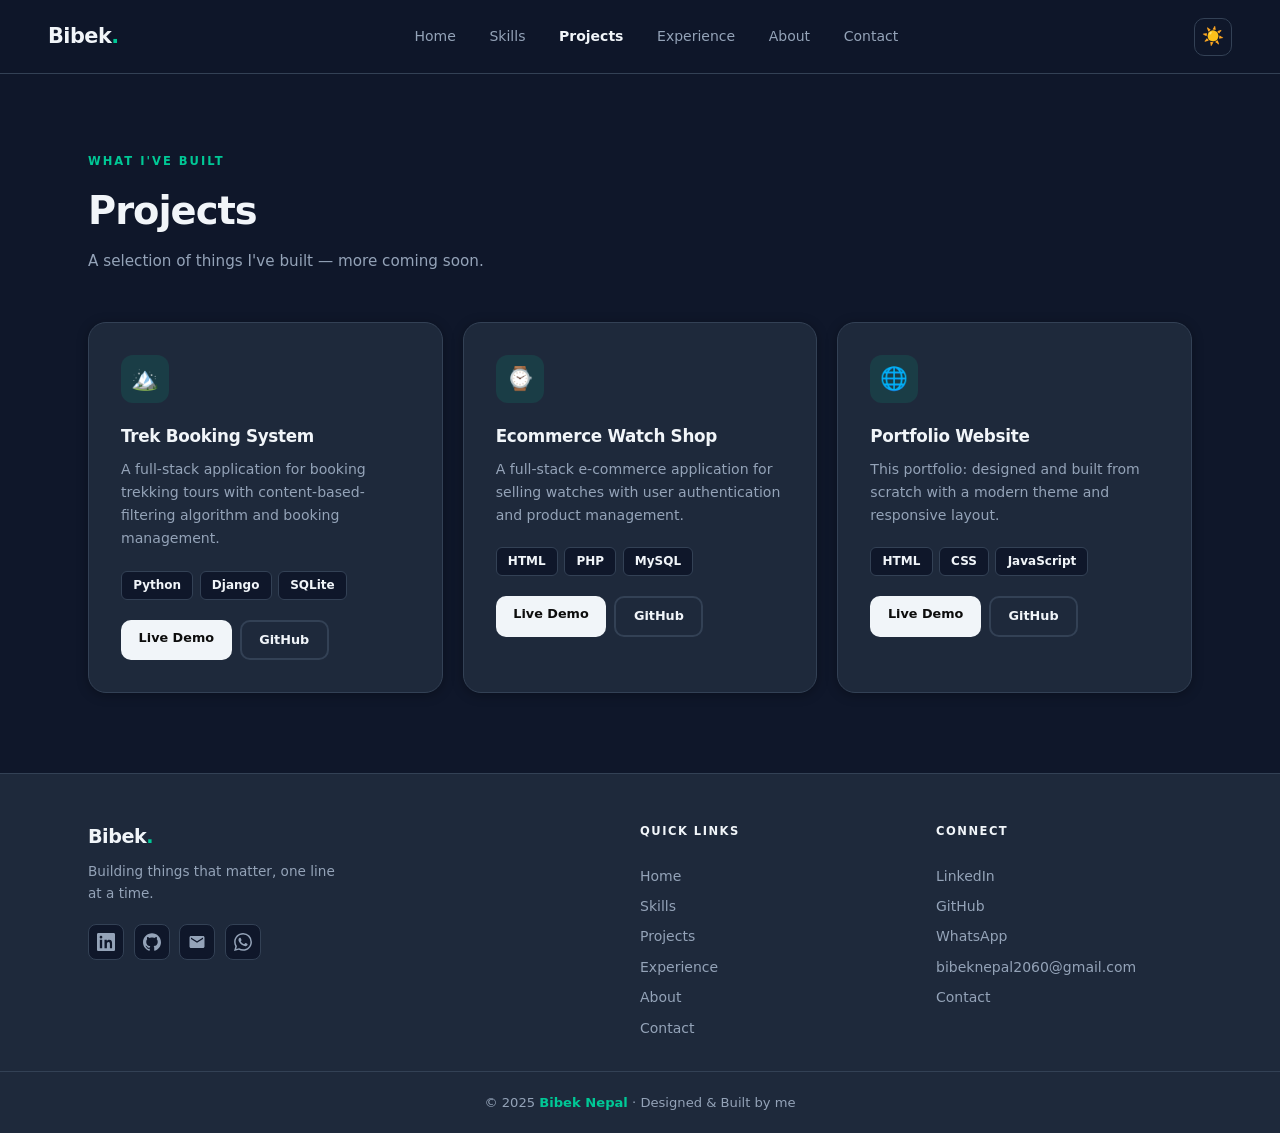
==== projects.html @ d29e0a53 "for deploy" ====
<!DOCTYPE html>
<html lang="en">
<head>
  <meta charset="UTF-8">
  <meta name="description" content="Projects by Bibek Nepal — Trek Booking System, Ecommerce Watch Shop and more.">
  <meta name="author" content="Bibek Nepal">
  <meta property="og:title" content="Bibek Nepal — Portfolio">
  <meta property="og:description" content="Projects by Bibek Nepal — Trek Booking System, Ecommerce Watch Shop and more.">
  <meta property="og:type" content="website">
  <meta name="viewport" content="width=device-width, initial-scale=1.0">
  <title>Projects — Bibek Nepal</title>
  <link rel="stylesheet" href="assets/css/style.css">
  <script>
    const t = localStorage.getItem('theme') || 'dark';
    document.documentElement.setAttribute('data-theme', t);
  </script>
</head>
<body>

  <div class="page">
    <div class="section">
      <p class="section-label">What I've Built</p>
      <h2 class="section-title">Projects</h2>
      <p class="section-sub">A selection of things I've built — more coming soon.</p>

      <div class="cards-grid">

        <div class="card">
          <div class="card-icon">🏔️</div>
          <h3>Trek Booking System</h3>
          <p>A full-stack application for booking trekking tours with content-based-filtering algorithm and booking management.</p>
          <div class="tags">
            <span class="tag">Python</span>
            <span class="tag">Django</span>
            <span class="tag">SQLite</span>
          </div>
          <div style="display:flex; gap:0.5rem; margin-top:1.25rem;">
            <a href="unavailable.html" class="btn btn-primary">Live Demo</a>
            <a href="https://github.com/bibeknepal55/TrekAnnex-Smart-Trek-Booking-System" class="btn btn-ghost" target="_blank">GitHub</a>
          </div>
        </div>

        <div class="card">
          <div class="card-icon">⌚</div>
          <h3>Ecommerce Watch Shop</h3>
          <p>A full-stack e-commerce application for selling watches with user authentication and product management.</p>
          <div class="tags">
            <span class="tag">HTML</span>
            <span class="tag">PHP</span>
            <span class="tag">MySQL</span>
          </div>
          <div style="display:flex; gap:0.5rem; margin-top:1.25rem;">
            <a href="unavailable.html" class="btn btn-primary">Live Demo</a>
            <a href="https://github.com/bibeknepal55/ecommercewatch" class="btn btn-ghost" target="_blank">GitHub</a>
          </div>
        </div>

        <div class="card">
          <div class="card-icon">🌐</div>
          <h3>Portfolio Website</h3>
          <p>This portfolio: designed and built from scratch with a modern theme and responsive layout.</p>
          <div class="tags">
            <span class="tag">HTML</span>
            <span class="tag">CSS</span>
            <span class="tag">JavaScript</span>
          </div>
          <div style="display:flex; gap:0.5rem; margin-top:1.25rem;">
            <a href="unavailable.html" class="btn btn-primary">Live Demo</a>
            <a href="https://github.com/bibeknepal55/Portfolio" class="btn btn-ghost" target="_blank">GitHub</a>
          </div>
        </div>

      </div>
    </div>
  </div>

  <script src="assets/js/components.js"></script>
</body>
</html>
---- assets/css/style.css ----
/* ===== RESET & BASE ===== */
*, *::before, *::after { margin: 0; padding: 0; box-sizing: border-box; }

:root {
  --bg: #f8f9fa;
  --white: #ffffff;
  --dark: #0d0d0d;
  --dark2: #1a1a1a;
  --accent: #00c896;
  --accent-dark: #00a87e;
  --muted: #6b7280;
  --border: #e5e7eb;
  --card-shadow: 0 2px 12px rgba(0,0,0,0.07);
  --card-shadow-hover: 0 12px 40px rgba(0,0,0,0.13);
}

/* ===== DARK THEME ===== */
[data-theme="dark"] {
  --bg: #0f172a;
  --white: #1e293b;
  --dark: #f1f5f9;
  --dark2: #e2e8f0;
  --muted: #94a3b8;
  --border: #334155;
  --card-shadow: 0 2px 12px rgba(0,0,0,0.3);
  --card-shadow-hover: 0 12px 40px rgba(0,0,0,0.5);
}

html { scroll-behavior: smooth; }

body {
  background: var(--bg);
  color: var(--dark);
  font-family: 'Segoe UI', system-ui, -apple-system, sans-serif;
  line-height: 1.6;
  transition: background 0.3s, color 0.3s;
}

a { text-decoration: none; color: inherit; }

/* ===== NAVBAR ===== */
.navbar {
  position: fixed;
  top: 0; left: 0; right: 0;
  z-index: 100;
  display: flex;
  align-items: center;
  justify-content: space-between;
  padding: 1.1rem 3rem;
  background: rgba(255,255,255,0.92);
  backdrop-filter: blur(12px);
  border-bottom: 1px solid var(--border);
  transition: background 0.3s, border-color 0.3s;
}

[data-theme="dark"] .navbar {
  background: rgba(15,23,42,0.92);
}

.logo {
  font-size: 1.3rem;
  font-weight: 900;
  color: var(--dark);
  letter-spacing: -0.5px;
  text-decoration: none;
  cursor: pointer;
  position: relative;
  z-index: 101;
}

.logo span { color: var(--accent); }

.nav-links {
  display: flex;
  gap: 0.1rem;
}

.nav-links a {
  padding: 0.45rem 1rem;
  border-radius: 8px;
  color: var(--muted);
  font-size: 0.875rem;
  font-weight: 500;
  transition: all 0.18s;
  white-space: nowrap;
}

.nav-links a:hover { color: var(--dark); background: var(--bg); }
.nav-links a.active { color: var(--dark); font-weight: 700; }

/* ===== THEME TOGGLE ===== */
.theme-toggle {
  width: 38px; height: 38px;
  border-radius: 10px;
  border: 1.5px solid var(--border);
  background: var(--bg);
  color: var(--dark);
  font-size: 1.1rem;
  cursor: pointer;
  display: flex;
  align-items: center;
  justify-content: center;
  transition: all 0.18s;
  flex-shrink: 0;
  line-height: 1;
  user-select: none;
}

.theme-toggle span {
  pointer-events: none;
  line-height: 1;
  display: flex;
}

.theme-toggle:hover {
  border-color: var(--accent);
  background: var(--white);
}

/* ===== PAGE ===== */
.page { padding-top: 72px; }

/* ===== HERO ===== */
.hero {
  background: var(--white);
  transition: background 0.3s;
  padding: 6rem 3rem 5rem;
  display: flex;
  align-items: center;
  justify-content: space-between;
  gap: 3rem;
  max-width: 1200px;
  margin: 0 auto;
}

.hero-left { flex: 1; }

.hero-tag {
  display: inline-flex;
  align-items: center;
  gap: 0.5rem;
  background: rgba(0,200,150,0.12);
  color: var(--accent-dark);
  font-size: 0.78rem;
  font-weight: 700;
  padding: 0.35rem 0.9rem;
  border-radius: 999px;
  margin-bottom: 1.5rem;
  letter-spacing: 0.3px;
}

.hero h1 {
  font-size: clamp(2.8rem, 5vw, 4.2rem);
  font-weight: 900;
  line-height: 1.08;
  letter-spacing: -2px;
  margin-bottom: 1.25rem;
  color: var(--dark);
}

.hero h1 em {
  font-style: normal;
  color: var(--accent);
}

.hero p {
  color: var(--muted);
  font-size: 1.05rem;
  max-width: 440px;
  margin-bottom: 2.25rem;
  line-height: 1.7;
}

.hero-btns { display: flex; gap: 0.75rem; flex-wrap: wrap; }

.hero-right {
  flex-shrink: 0;
  width: 260px;
  border-radius: 32px;
  display: flex;
  flex-direction: column;
  align-items: center;
  position: relative;
  overflow: visible;
}

.hero-right img {
  width: 260px;
  height: 260px;
  object-fit: cover;
  border-radius: 32px;
  display: block;
}

.hero-photo-name {
  text-align: center;
  margin-top: 0.75rem;
  font-size: 1rem;
  font-weight: 700;
  color: var(--dark);
  letter-spacing: -0.3px;
}

.hero-right::after {
  content: '';
  position: absolute;
  width: 120px; height: 120px;
  border-radius: 50%;
  background: rgba(0,200,150,0.2);
  bottom: -30px; right: -30px;
}

/* ===== BUTTONS ===== */
.btn {
  display: inline-block;
  padding: 0.7rem 1.5rem;
  border-radius: 10px;
  font-size: 0.875rem;
  font-weight: 700;
  cursor: pointer;
  transition: all 0.18s;
  border: none;
}

.btn-primary {
  background: #0d0d0d;
  color: #fff;
}

[data-theme="dark"] .btn-primary {
  background: #f1f5f9;
  color: #0d0d0d;
}

.btn-primary:hover { opacity: 0.88; transform: translateY(-1px); box-shadow: 0 6px 20px rgba(0,0,0,0.18); }

.btn-accent {
  background: var(--accent);
  color: #fff;
}

.btn-accent:hover { background: var(--accent-dark); transform: translateY(-1px); box-shadow: 0 6px 20px rgba(0,200,150,0.35); }

.btn-ghost {
  background: transparent;
  color: var(--dark);
  border: 2px solid var(--border);
}

.btn-ghost:hover { border-color: var(--accent); color: var(--accent); }

/* ===== SECTION ===== */
.section {
  padding: 5rem 3rem;
  max-width: 1200px;
  margin: 0 auto;
}

.section-label {
  font-size: 0.72rem;
  font-weight: 800;
  text-transform: uppercase;
  letter-spacing: 2px;
  color: var(--accent);
  margin-bottom: 0.6rem;
}

.section-title {
  font-size: clamp(1.8rem, 3vw, 2.4rem);
  font-weight: 900;
  letter-spacing: -1px;
  margin-bottom: 0.5rem;
  color: var(--dark);
}

.section-sub {
  color: var(--muted);
  font-size: 0.95rem;
  margin-bottom: 3rem;
}

/* ===== CARDS GRID ===== */
.cards-grid {
  display: grid;
  grid-template-columns: repeat(auto-fill, minmax(300px, 1fr));
  gap: 1.25rem;
}

.card {
  background: var(--white);
  border: 1px solid var(--border);
  border-radius: 18px;
  padding: 2rem;
  box-shadow: var(--card-shadow);
  transition: all 0.22s, background 0.3s, border-color 0.3s;
}

.card:hover {
  transform: translateY(-5px);
  box-shadow: var(--card-shadow-hover);
  border-color: transparent;
}

.card-icon {
  width: 48px; height: 48px;
  border-radius: 12px;
  background: rgba(0,200,150,0.12);
  display: flex;
  align-items: center;
  justify-content: center;
  font-size: 1.4rem;
  margin-bottom: 1.25rem;
}

.card h3 {
  font-size: 1.05rem;
  font-weight: 800;
  margin-bottom: 0.5rem;
  letter-spacing: -0.3px;
}

.card p {
  color: var(--muted);
  font-size: 0.88rem;
  line-height: 1.65;
  margin-bottom: 1.25rem;
}

.card .btn { font-size: 0.8rem; padding: 0.5rem 1.1rem; }

/* ===== TAGS ===== */
.tags { display: flex; flex-wrap: wrap; gap: 0.4rem; margin-top: 0.75rem; }

.tag {
  padding: 0.25rem 0.7rem;
  border-radius: 6px;
  background: var(--bg);
  border: 1px solid var(--border);
  color: var(--dark);
  font-size: 0.75rem;
  font-weight: 600;
  transition: background 0.3s, border-color 0.3s, color 0.3s;
}

/* ===== TIMELINE ===== */
.timeline { position: relative; padding-left: 1.75rem; }

.timeline::before {
  content: '';
  position: absolute;
  left: 0; top: 6px; bottom: 0;
  width: 2px;
  background: var(--border);
}

.timeline-item { position: relative; margin-bottom: 2.25rem; }

.timeline-item::before {
  content: '';
  position: absolute;
  left: -2.2rem; top: 5px;
  width: 12px; height: 12px;
  border-radius: 50%;
  background: var(--accent);
  border: 3px solid var(--bg);
  box-shadow: 0 0 0 2px var(--accent);
}

.timeline-date {
  font-size: 0.72rem;
  font-weight: 700;
  color: var(--accent-dark);
  text-transform: uppercase;
  letter-spacing: 0.5px;
  margin-bottom: 0.3rem;
}

.timeline-item h3 { font-size: 1rem; font-weight: 800; margin-bottom: 0.15rem; }
.timeline-item h4 { font-size: 0.85rem; color: var(--muted); margin-bottom: 0.5rem; font-weight: 500; }
.timeline-item p { color: var(--muted); font-size: 0.875rem; }

.contact-info .card p {
  overflow-wrap: break-word;
}

.contact-info .card p a {
  color: var(--accent-dark);
  font-weight: 500;
  transition: color 0.18s;
}

.contact-info .card p a:hover { color: var(--accent); }

/* ===== CONTACT GRID ===== */
.contact-grid {
  display: grid;
  grid-template-columns: 1fr 1.7fr;
  gap: 2rem;
  align-items: start;
}

.contact-info { display: flex; flex-direction: column; gap: 1rem; }

.form-card {
  background: var(--white);
  border: 1px solid var(--border);
  border-radius: 18px;
  padding: 2.25rem;
  box-shadow: var(--card-shadow);
  transition: background 0.3s, border-color 0.3s;
}

.form-group { margin-bottom: 1.25rem; }

.form-group label {
  display: block;
  font-size: 0.78rem;
  font-weight: 700;
  color: var(--dark);
  margin-bottom: 0.4rem;
  text-transform: uppercase;
  letter-spacing: 0.5px;
}

.form-group input,
.form-group textarea {
  width: 100%;
  padding: 0.75rem 1rem;
  background: var(--bg);
  border: 1.5px solid var(--border);
  border-radius: 10px;
  color: var(--dark);
  font-size: 0.9rem;
  font-family: inherit;
  outline: none;
  transition: border-color 0.18s, box-shadow 0.18s;
}

.form-group input:focus,
.form-group textarea:focus {
  border-color: var(--accent);
  box-shadow: 0 0 0 3px rgba(0,200,150,0.12);
  background: var(--white);
}

.form-group textarea { resize: vertical; min-height: 130px; }

/* ===== ABOUT ===== */
.about-grid {
  display: grid;
  grid-template-columns: 280px 1fr;
  gap: 2rem;
  align-items: start;
}

.avatar-card {
  background: var(--white);
  border: 1px solid var(--border);
  border-radius: 18px;
  padding: 2rem;
  text-align: center;
  box-shadow: var(--card-shadow);
  position: sticky;
  top: 90px;
  transition: background 0.3s, border-color 0.3s;
}

.avatar {
  width: 88px; height: 88px;
  border-radius: 50%;
  background: linear-gradient(135deg, #00c896, #00a87e);
  display: flex;
  align-items: center;
  justify-content: center;
  font-size: 1.8rem;
  font-weight: 900;
  color: #fff;
  margin: 0 auto 1rem;
  overflow: hidden;
}

.avatar img {
  width: 100%;
  height: 100%;
  object-fit: cover;
  border-radius: 50%;
}

.avatar-card h2 { font-size: 1.2rem; font-weight: 800; margin-bottom: 0.2rem; }
.avatar-card > p { color: var(--muted); font-size: 0.85rem; }

.stat-row { display: flex; gap: 0.75rem; margin-top: 1.25rem; }

.stat {
  flex: 1;
  background: var(--bg);
  border: 1px solid var(--border);
  border-radius: 10px;
  padding: 0.75rem 0.5rem;
  text-align: center;
}

.stat strong { display: block; font-size: 1.3rem; font-weight: 900; color: var(--accent-dark); }
.stat span { font-size: 0.7rem; color: var(--muted); font-weight: 500; }

/* ===== OPEN TO WORK CARD ===== */
.open-to-work-card {
  background: #f0fdf9;
  border-color: var(--accent);
  color: var(--dark);
}

[data-theme="dark"] .open-to-work-card {
  background: #0f172a;
  border-color: var(--accent);
  color: #fff;
}

.open-to-work-card h3 { color: var(--dark); }
.open-to-work-card p { color: var(--muted); }
[data-theme="dark"] .open-to-work-card h3 { color: #fff; }
[data-theme="dark"] .open-to-work-card p { color: #9ca3af; }

.strip {
  background: #f0fdf9;
  border-top: 1px solid #d1fae5;
  border-bottom: 1px solid #d1fae5;
  color: var(--dark);
  padding: 3.5rem 3rem;
  text-align: center;
}

[data-theme="dark"] .strip {
  background: #1e293b;
  border-top: 1px solid #334155;
  border-bottom: 1px solid #334155;
  color: #fff;
}

.strip h2 {
  font-size: clamp(1.6rem, 3vw, 2.2rem);
  font-weight: 900;
  letter-spacing: -1px;
  margin-bottom: 0.75rem;
}

.strip h2 span { color: var(--accent); }
.strip p { color: var(--muted); margin-bottom: 1.75rem; font-size: 0.95rem; }
[data-theme="dark"] .strip p { color: #9ca3af; }

/* ===== FOOTER ===== */
footer {
  background: var(--white);
  border-top: 1px solid var(--border);
  transition: background 0.3s, border-color 0.3s;
}

.footer-inner {
  display: grid;
  grid-template-columns: 2fr 1fr 1fr;
  gap: 2.5rem;
  max-width: 1200px;
  margin: 0 auto;
  padding: 3rem 3rem 2rem;
}

.footer-brand p {
  color: var(--muted);
  font-size: 0.85rem;
  margin-top: 0.5rem;
  margin-bottom: 1.25rem;
  max-width: 260px;
  line-height: 1.6;
}

.footer-logo {
  font-size: 1.2rem;
  font-weight: 900;
  color: var(--dark);
  letter-spacing: -0.5px;
}

.footer-logo span { color: var(--accent); }

.footer-social {
  display: flex;
  gap: 0.6rem;
}

.footer-social a {
  width: 36px; height: 36px;
  border-radius: 8px;
  border: 1px solid var(--border);
  background: var(--bg);
  color: var(--muted);
  display: flex;
  align-items: center;
  justify-content: center;
  transition: all 0.18s;
}

.footer-social a:hover {
  border-color: var(--accent);
  color: var(--accent);
  background: var(--white);
}

.footer-links h4 {
  font-size: 0.72rem;
  font-weight: 800;
  text-transform: uppercase;
  letter-spacing: 1.5px;
  color: var(--dark);
  margin-bottom: 1rem;
}

.footer-links {
  display: flex;
  flex-direction: column;
  gap: 0.5rem;
}

.footer-links a {
  font-size: 0.875rem;
  color: var(--muted);
  transition: color 0.18s;
}

.footer-links a:hover { color: var(--accent); }

.footer-bottom {
  border-top: 1px solid var(--border);
  text-align: center;
  padding: 1.25rem 3rem;
  color: var(--muted);
  font-size: 0.82rem;
}

.footer-bottom span { color: var(--accent); font-weight: 700; }

@media (max-width: 768px) {
  .footer-inner { grid-template-columns: 1fr; padding: 2rem 1.5rem 1.5rem; gap: 1.75rem; }
  .footer-bottom { padding: 1rem 1.5rem; }
}

/* ===== NAVBAR RIGHT ===== */
.navbar-right {
  display: flex;
  align-items: center;
  gap: 0.5rem;
}

/* ===== HAMBURGER ===== */
.hamburger {
  display: none;
  flex-direction: column;
  justify-content: center;
  gap: 5px;
  width: 38px; height: 38px;
  background: var(--bg);
  border: 1.5px solid var(--border);
  border-radius: 10px;
  cursor: pointer;
  padding: 8px;
  transition: border-color 0.18s;
}

.hamburger span {
  display: block;
  height: 2px;
  background: var(--dark);
  border-radius: 2px;
  transition: all 0.25s;
  pointer-events: none;
}

.hamburger.open span:nth-child(1) { transform: translateY(7px) rotate(45deg); }
.hamburger.open span:nth-child(2) { opacity: 0; }
.hamburger.open span:nth-child(3) { transform: translateY(-7px) rotate(-45deg); }
.hamburger:hover { border-color: var(--accent); }

/* ===== MOBILE NAV ===== */
.mobile-nav {
  display: none;
  position: fixed;
  top: 64px; left: 0; right: 0;
  background: var(--white);
  border-bottom: 1px solid var(--border);
  z-index: 99;
  flex-direction: column;
  padding: 1rem 1.5rem;
  gap: 0.25rem;
  transform: translateY(-10px);
  opacity: 0;
  transition: opacity 0.2s, transform 0.2s;
}

.mobile-nav.open {
  display: flex;
  transform: translateY(0);
  opacity: 1;
}

.mobile-nav a {
  padding: 0.65rem 0.75rem;
  border-radius: 8px;
  color: var(--muted);
  font-size: 0.95rem;
  font-weight: 500;
  transition: all 0.18s;
}

.mobile-nav a:hover, .mobile-nav a.active {
  color: var(--dark);
  background: var(--bg);
}

/* ===== RESPONSIVE ===== */
@media (max-width: 768px) {
  .navbar { padding: 0.9rem 1.25rem; }
  .nav-links { display: none; }
  .hamburger { display: flex; }

  .hero { flex-direction: column; padding: 3.5rem 1.25rem 2.5rem; gap: 2rem; text-align: center; }
  .hero-left { display: flex; flex-direction: column; align-items: center; }
  .hero h1 { font-size: 2rem; letter-spacing: -1px; }
  .hero p { font-size: 0.95rem; }
  .hero-right { width: 100%; max-width: 280px; }
  .hero-right img { width: 100%; height: 260px; }

  .section { padding: 2.5rem 1.25rem; }
  .cards-grid { grid-template-columns: 1fr; }
  .contact-grid { grid-template-columns: 1fr; }
  .about-grid { grid-template-columns: 1fr; }
  .avatar-card { position: static; }
  .exp-grid { grid-template-columns: 1fr !important; gap: 2rem !important; }
  .r-two-col { grid-template-columns: 1fr; }
  .resume-actions { padding: 1.25rem 1.25rem 0; }
  .resume-wrapper { padding: 0 1.25rem; }
  .resume-card { padding: 1.5rem 1.25rem; }
  .r-item-header { flex-direction: column; gap: 0.2rem; }

  .footer-inner { grid-template-columns: 1fr; padding: 2rem 1.25rem 1.5rem; gap: 1.5rem; }
  .footer-bottom { padding: 1rem 1.25rem; }

  .strip { padding: 2.5rem 1.25rem; }
  .contact-info { grid-template-columns: 1fr !important; }
}
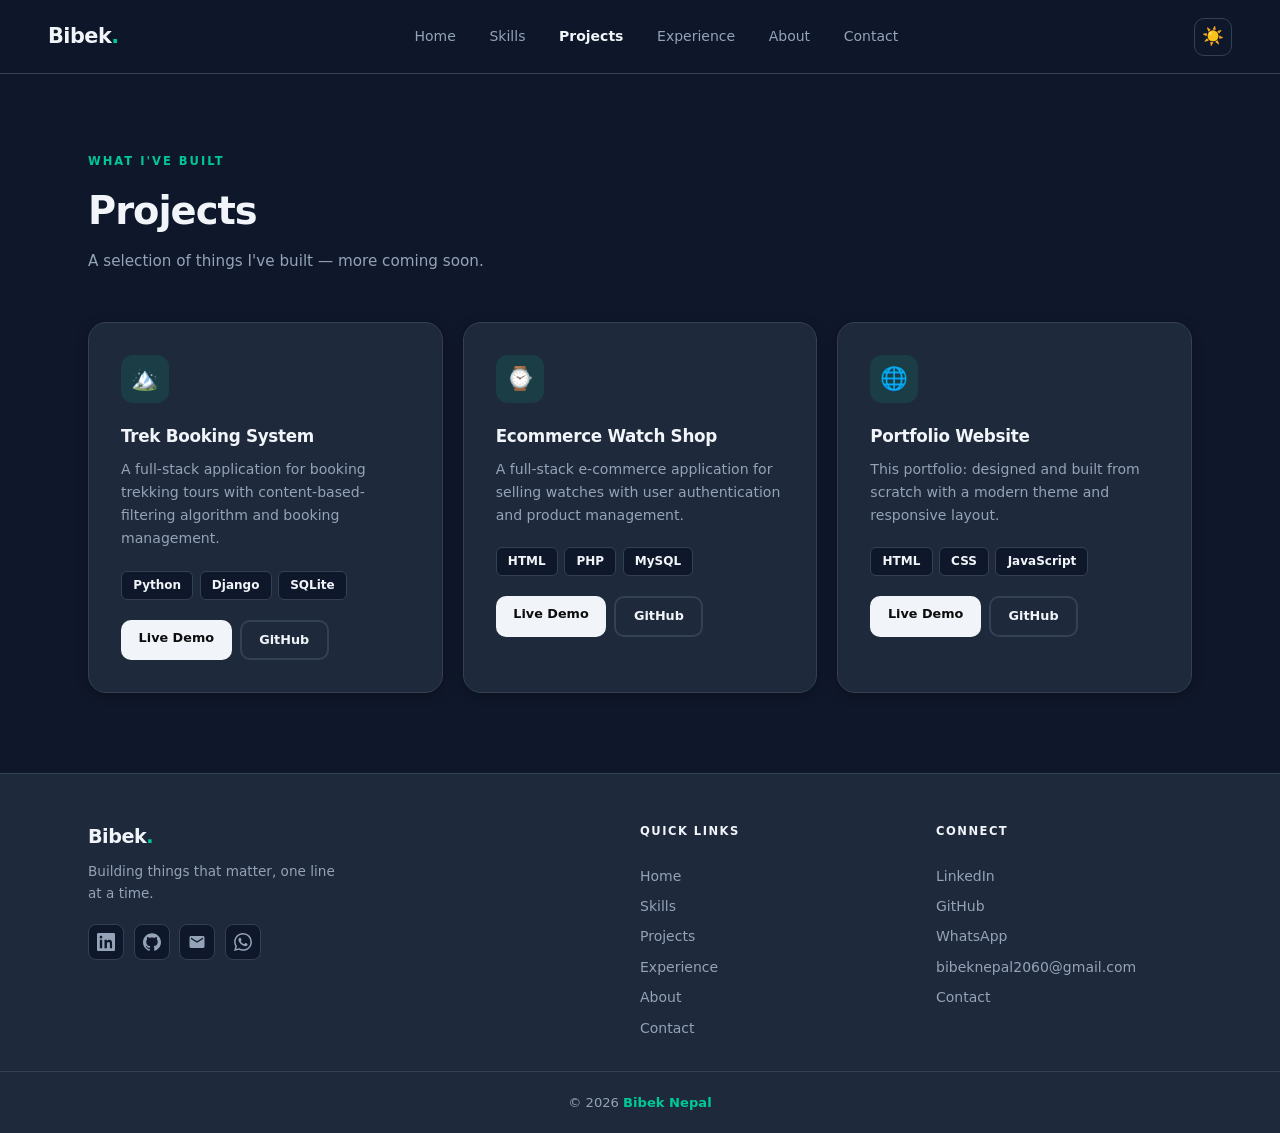
==== commit f6ea24da: "change in projects.html link" ====
--- a/projects.html
+++ b/projects.html
@@ -65,7 +65,7 @@
             <span class="tag">JavaScript</span>
           </div>
           <div style="display:flex; gap:0.5rem; margin-top:1.25rem;">
-            <a href="unavailable.html" class="btn btn-primary">Live Demo</a>
+            <a href="https://bibeknepal55.com.np/" class="btn btn-primary">Live Demo</a>
             <a href="https://github.com/bibeknepal55/Portfolio" class="btn btn-ghost" target="_blank">GitHub</a>
           </div>
         </div>
